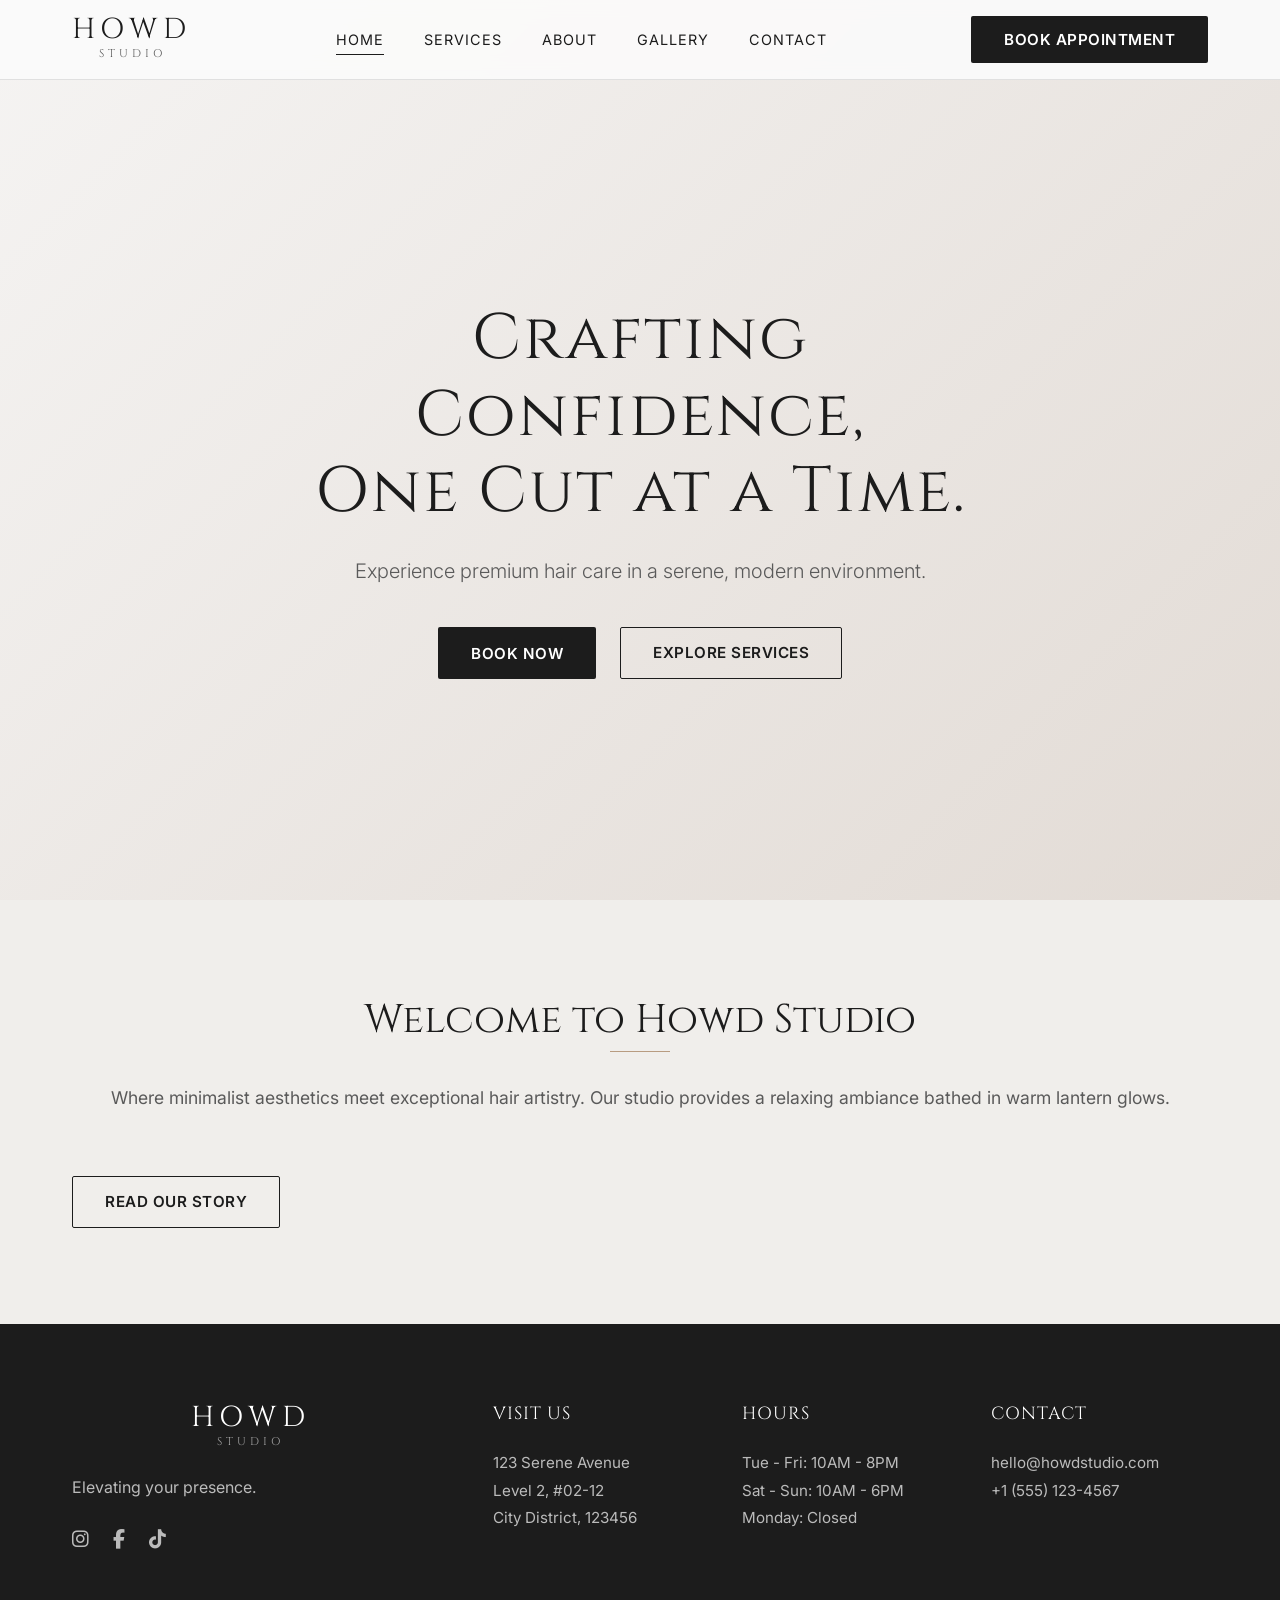
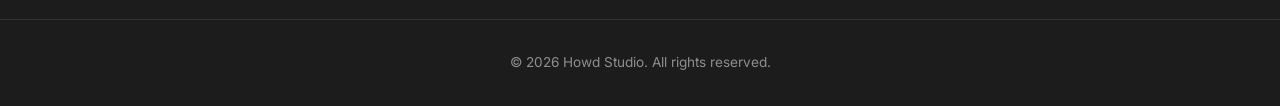
==== index.html @ a67d42b9 "Initial commit: Howd Studio Website files" ====
<!DOCTYPE html>
<html lang="en">
<head>
    <meta charset="UTF-8">
    <meta name="viewport" content="width=device-width, initial-scale=1.0">
    <meta name="description" content="Howd Studio - A premium, elegant hair salon. Book your appointment today.">
    <title>Howd Studio | Hair Salon</title>
    <!-- Google Fonts -->
    <link rel="preconnect" href="https://fonts.googleapis.com">
    <link rel="preconnect" href="https://fonts.gstatic.com" crossorigin>
    <link href="https://fonts.googleapis.com/css2?family=Cinzel:wght@400;600&family=Inter:wght@300;400;600&display=swap" rel="stylesheet">
    <!-- Font Awesome for icons -->
    <link rel="stylesheet" href="https://cdnjs.cloudflare.com/ajax/libs/font-awesome/6.4.0/css/all.min.css">
    <!-- Custom CSS -->
    <link rel="stylesheet" href="css/style.css">
    <style>
        .nav-links a[href="index.html"]::after {
            width: 100%;
        }
    </style>
</head>
<body>
    <header class="navbar">
        <div class="container nav-content">
            <a href="index.html" class="logo">
                <span class="logo-howd">HOWD</span>
                <span class="logo-studio">STUDIO</span>
            </a>
            <nav class="nav-links">
                <a href="index.html">Home</a>
                <a href="services.html">Services</a>
                <a href="about.html">About</a>
                <a href="gallery.html">Gallery</a>
                <a href="contact.html">Contact</a>
            </nav>
            <button class="btn btn-primary book-btn-nav" onclick="openBookingModal()">Book Appointment</button>
            <div class="mobile-menu-toggle">
                <i class="fas fa-bars"></i>
            </div>
        </div>
    </header>

    <main>
        <!-- Home / Hero Section -->
        <section class="hero">
            <div class="hero-content">
                <h1 class="fade-in-up">Crafting Confidence,<br>One Cut at a Time.</h1>
                <p class="fade-in-up delay-1">Experience premium hair care in a serene, modern environment.</p>
                <div class="hero-actions fade-in-up delay-2">
                    <button class="btn btn-primary" onclick="openBookingModal()">Book Now</button>
                    <a href="services.html" class="btn btn-outline">Explore Services</a>
                </div>
            </div>
        </section>

        <!-- Brief Intro Section -->
        <section class="about section bg-light text-center">
            <div class="container">
                <div class="section-header">
                    <h2>Welcome to Howd Studio</h2>
                    <p>Where minimalist aesthetics meet exceptional hair artistry. Our studio provides a relaxing ambiance bathed in warm lantern glows.</p>
                </div>
                <a href="about.html" class="btn btn-outline">Read Our Story</a>
            </div>
        </section>

        <!-- Booking Modal -->
        <div id="bookingModal" class="modal">
            <div class="modal-content">
                <span class="close-btn" onclick="closeBookingModal()">&times;</span>
                <h2>Book Your Appointment</h2>
                <form id="bookingForm" class="booking-form">
                    <div class="form-group">
                        <label for="service">Select Service</label>
                        <select id="service" required>
                            <option value="">-- Choose a Service --</option>
                            <option value="cut">Cut & Style</option>
                            <option value="color">Color</option>
                            <option value="treatment">Treatment</option>
                        </select>
                    </div>
                    <div class="form-group">
                        <label for="date">Select Date</label>
                        <input type="date" id="date" required>
                    </div>
                    <div class="form-group">
                        <label for="time">Select Time</label>
                        <select id="time" required>
                            <option value="">-- Choose a Time --</option>
                            <option value="10:00">10:00 AM</option>
                            <option value="11:30">11:30 AM</option>
                            <option value="13:00">1:00 PM</option>
                            <option value="14:30">2:30 PM</option>
                            <option value="16:00">4:00 PM</option>
                        </select>
                    </div>
                    <div class="form-group">
                        <label for="name">Full Name</label>
                        <input type="text" id="name" placeholder="Your Name" required>
                    </div>
                    <div class="form-group">
                        <label for="phone">Phone Number</label>
                        <input type="tel" id="phone" placeholder="Your Phone Number" required>
                    </div>
                    <button type="submit" class="btn btn-primary full-width">Confirm Booking</button>
                    <p id="bookingSuccessMessage" class="success-message" style="display:none; margin-top:15px; text-align:center; color: var(--success);"></p>
                </form>
            </div>
        </div>

    </main>

    <footer class="footer">
        <div class="container footer-content">
            <div class="footer-brand">
                <div class="logo">
                    <span class="logo-howd">HOWD</span>
                    <span class="logo-studio">STUDIO</span>
                </div>
                <p>Elevating your presence.</p>
                <div class="social-links">
                    <a href="#"><i class="fab fa-instagram"></i></a>
                    <a href="#"><i class="fab fa-facebook-f"></i></a>
                    <a href="#"><i class="fab fa-tiktok"></i></a>
                </div>
            </div>
            <div class="footer-info">
                <div class="info-block">
                    <h4>Visit Us</h4>
                    <p>123 Serene Avenue<br>Level 2, #02-12<br>City District, 123456</p>
                </div>
                <div class="info-block">
                    <h4>Hours</h4>
                    <p>Tue - Fri: 10AM - 8PM<br>Sat - Sun: 10AM - 6PM<br>Monday: Closed</p>
                </div>
                <div class="info-block">
                    <h4>Contact</h4>
                    <p>hello@howdstudio.com<br>+1 (555) 123-4567</p>
                </div>
            </div>
        </div>
        <div class="footer-bottom">
            <p>&copy; 2026 Howd Studio. All rights reserved.</p>
        </div>
    </footer>

    <!-- Custom JS -->
    <script src="js/main.js"></script>
</body>
</html>
---- css/style.css ----
/* Custom Properties / Variables */
:root {
    /* Colors based on vibe: clean whites, charcoals, warm hints */
    --bg-main: #FAFAFA; /* Off-white / very light grey for warmth */
    --bg-light: #F0EEEB; /* Warmer light grey */
    --text-main: #1C1C1C; /* Charcoal black */
    --text-muted: #5A5A5A; /* Dark Grey */
    --accent: #B89C81; /* Warm champagne/wood tone */
    --accent-hover: #9E8267;
    --white: #FFFFFF;
    --black: #000000;
    --border: #E0E0E0;
    --success: #28a745;
    
    /* Typography */
    --font-heading: 'Cinzel', serif;
    --font-body: 'Inter', sans-serif;
    
    /* Layout */
    --container-max: 1200px;
    --container-padding: 2rem;
    --nav-height: 80px;
    
    /* Shadows & Transitions */
    --shadow-sm: 0 2px 8px rgba(0,0,0,0.05);
    --shadow-md: 0 8px 24px rgba(0,0,0,0.08);
    --shadow-lg: 0 16px 40px rgba(0,0,0,0.12);
    --transition: all 0.3s cubic-bezier(0.25, 0.8, 0.25, 1);
}

/* Reset & Base Styles */
* {
    margin: 0;
    padding: 0;
    box-sizing: border-box;
}

html {
    scroll-behavior: smooth;
}

body {
    font-family: var(--font-body);
    background-color: var(--bg-main);
    color: var(--text-main);
    line-height: 1.6;
    overflow-x: hidden;
}

h1, h2, h3, h4, h5, h6 {
    font-family: var(--font-heading);
    font-weight: 400;
    line-height: 1.2;
    margin-bottom: 1rem;
}

a {
    color: inherit;
    text-decoration: none;
    transition: var(--transition);
}

ul {
    list-style: none;
}

img {
    max-width: 100%;
    height: auto;
    display: block;
}

/* Layout Classes */
.container {
    max-width: var(--container-max);
    margin: 0 auto;
    padding: 0 var(--container-padding);
}

.section {
    padding: 6rem 0;
}

.section-header {
    text-align: center;
    margin-bottom: 4rem;
}

.section-header h2 {
    font-size: 2.5rem;
    position: relative;
    display: inline-block;
    padding-bottom: 0.5rem;
}

.section-header h2::after {
    content: '';
    position: absolute;
    bottom: 0;
    left: 50%;
    transform: translateX(-50%);
    width: 60px;
    height: 1px;
    background-color: var(--accent);
}

.section-header p {
    color: var(--text-muted);
    margin-top: 1rem;
    font-size: 1.1rem;
}

.bg-light {
    background-color: var(--bg-light);
}

/* Buttons */
.btn {
    display: inline-block;
    padding: 0.8rem 2rem;
    font-family: var(--font-body);
    font-size: 0.95rem;
    font-weight: 600;
    text-align: center;
    border: 1px solid transparent;
    border-radius: 2px;
    cursor: pointer;
    transition: var(--transition);
    letter-spacing: 0.5px;
    text-transform: uppercase;
}

.btn-primary {
    background-color: var(--text-main);
    color: var(--white);
}

.btn-primary:hover {
    background-color: var(--accent);
    color: var(--white);
}

.btn-outline {
    background-color: transparent;
    border-color: var(--text-main);
    color: var(--text-main);
}

.btn-outline:hover {
    background-color: var(--text-main);
    color: var(--white);
}

.full-width {
    width: 100%;
}

/* Navbar */
.navbar {
    position: fixed;
    top: 0;
    left: 0;
    width: 100%;
    height: var(--nav-height);
    background-color: rgba(250, 250, 250, 0.95);
    backdrop-filter: blur(10px);
    z-index: 1000;
    border-bottom: 1px solid var(--border);
    transition: var(--transition);
}

.navbar.scrolled {
    box-shadow: var(--shadow-sm);
}

.nav-content {
    display: flex;
    justify-content: space-between;
    align-items: center;
    height: 100%;
}

.logo {
    display: flex;
    flex-direction: column;
    align-items: center;
    font-family: var(--font-heading);
}

.logo-howd {
    font-size: 1.8rem;
    letter-spacing: 6px; /* Similar to the logo spacing */
    line-height: 1;
}

.logo-studio {
    font-size: 0.7rem;
    letter-spacing: 4px;
    color: var(--text-muted);
}

.nav-links {
    display: flex;
    gap: 2.5rem;
}

.nav-links a {
    font-size: 0.9rem;
    font-weight: 400;
    letter-spacing: 1px;
    text-transform: uppercase;
    position: relative;
}

.nav-links a::after {
    content: '';
    position: absolute;
    width: 0;
    height: 1px;
    bottom: -4px;
    left: 0;
    background-color: var(--text-main);
    transition: var(--transition);
}

.nav-links a:hover::after {
    width: 100%;
}

.mobile-menu-toggle {
    display: none;
    font-size: 1.5rem;
    cursor: pointer;
}

/* Hero Section */
.hero {
    height: 100vh;
    min-height: 600px;
    display: flex;
    align-items: center;
    justify-content: center;
    text-align: center;
    padding-top: var(--nav-height);
    background-color: #E2DBD5; /* Soft earth tone, acts as a fallback */
    position: relative;
    overflow: hidden;
}

/* We could add an elegant soft background or subtle gradient */
.hero::before {
    content: '';
    position: absolute;
    top: 0; left: 0; width: 100%; height: 100%;
    background: linear-gradient(135deg, rgba(250,250,250,0.8) 0%, rgba(226,219,213,0.3) 100%);
    z-index: 1;
}

/* To give a premium feel, let's add a subtle animated blob or shape or just keep it ultra clean */

.hero-content {
    position: relative;
    z-index: 2;
    max-width: 800px;
    padding: 0 var(--container-padding);
}

.hero h1 {
    font-size: 4rem;
    letter-spacing: 2px;
    margin-bottom: 1.5rem;
    color: var(--text-main);
}

.hero p {
    font-size: 1.25rem;
    color: var(--text-muted);
    margin-bottom: 2.5rem;
    font-weight: 300;
}

.hero-actions {
    display: flex;
    gap: 1.5rem;
    justify-content: center;
}

/* Services */
.services-grid {
    display: grid;
    grid-template-columns: repeat(3, 1fr);
    gap: 3rem;
}

.service-category h3 {
    font-size: 1.5rem;
    margin-bottom: 2rem;
    padding-bottom: 1rem;
    border-bottom: 1px solid var(--border);
    letter-spacing: 1px;
}

.service-item {
    display: flex;
    justify-content: space-between;
    margin-bottom: 1.2rem;
    font-size: 1.05rem;
}

.service-name {
    color: var(--text-main);
}

.service-price {
    font-weight: 600;
    color: var(--accent);
}

/* About / Studio */
.about-content {
    display: grid;
    grid-template-columns: 1fr 1fr;
    gap: 4rem;
    align-items: center;
}

.about-text h2 {
    font-size: 2.5rem;
    margin-bottom: 1.5rem;
}

.about-text p {
    font-size: 1.1rem;
    color: var(--text-muted);
    margin-bottom: 1.5rem;
}

.about-images {
    display: flex;
    gap: 1.5rem;
}

.image-wrapper {
    flex: 1;
}

.offset-image {
    transform: translateY(3rem);
}

.img-placeholder {
    width: 100%;
    padding-bottom: 140%; /* aspect ratio */
    background-color: var(--border);
    border-radius: 4px;
    background-size: cover;
    background-position: center;
}

/* Will add the images after putting them in the project */
.bg-image-1 {
    /* To be filled by js/css dynamically or a generated image */
}
.bg-image-2 {
    /* To be filled by js/css dynamically */
}


/* Footer */
.footer {
    background-color: var(--text-main);
    color: var(--white);
    padding: 5rem 0 2rem;
}

.footer-content {
    display: grid;
    grid-template-columns: 1fr 2fr;
    gap: 4rem;
    margin-bottom: 4rem;
}

.footer-brand .logo-howd {
    color: var(--white);
}

.footer-brand .logo-studio {
    color: rgba(255,255,255,0.6);
}

.footer-brand p {
    color: rgba(255,255,255,0.7);
    margin: 1.5rem 0;
}

.social-links {
    display: flex;
    gap: 1.5rem;
}

.social-links a {
    color: var(--white);
    font-size: 1.2rem;
    opacity: 0.7;
}

.social-links a:hover {
    opacity: 1;
    color: var(--accent);
}

.footer-info {
    display: grid;
    grid-template-columns: repeat(3, 1fr);
    gap: 2rem;
}

.info-block h4 {
    font-size: 1.1rem;
    margin-bottom: 1.5rem;
    letter-spacing: 1px;
    text-transform: uppercase;
}

.info-block p {
    color: rgba(255,255,255,0.7);
    font-size: 0.95rem;
    line-height: 1.8;
}

.footer-bottom {
    text-align: center;
    padding-top: 2rem;
    border-top: 1px solid rgba(255,255,255,0.1);
    color: rgba(255,255,255,0.5);
    font-size: 0.85rem;
}

/* Modal / Booking */
.modal {
    display: none; 
    position: fixed;
    z-index: 2000;
    left: 0;
    top: 0;
    width: 100%;
    height: 100%;
    overflow: auto;
    background-color: rgba(0,0,0,0.6);
    backdrop-filter: blur(5px);
    opacity: 0;
    transition: opacity 0.3s ease;
}

.modal.show {
    opacity: 1;
}

.modal-content {
    background-color: var(--white);
    margin: 5% auto;
    padding: 3rem;
    border-radius: 4px;
    width: 100%;
    max-width: 500px;
    position: relative;
    transform: translateY(20px);
    transition: transform 0.3s ease;
    box-shadow: var(--shadow-lg);
}

.modal.show .modal-content {
    transform: translateY(0);
}

.close-btn {
    position: absolute;
    right: 2rem;
    top: 1.5rem;
    color: var(--text-muted);
    font-size: 2rem;
    font-weight: 300;
    cursor: pointer;
    line-height: 1;
}

.close-btn:hover {
    color: var(--text-main);
}

.modal-content h2 {
    margin-bottom: 2rem;
    text-align: center;
}

.form-group {
    margin-bottom: 1.5rem;
}

.form-group label {
    display: block;
    margin-bottom: 0.5rem;
    font-size: 0.9rem;
    font-weight: 600;
    color: var(--text-main);
}

.form-group input,
.form-group select {
    width: 100%;
    padding: 0.8rem 1rem;
    border: 1px solid var(--border);
    border-radius: 2px;
    font-family: var(--font-body);
    font-size: 1rem;
    transition: var(--transition);
}

.form-group input:focus,
.form-group select:focus {
    outline: none;
    border-color: var(--accent);
}

/* Animations */
.fade-in-up {
    opacity: 0;
    transform: translateY(30px);
    animation: fadeInUp 0.8s forwards cubic-bezier(0.25, 0.8, 0.25, 1);
}

.delay-1 { animation-delay: 0.2s; }
.delay-2 { animation-delay: 0.4s; }

@keyframes fadeInUp {
    to {
        opacity: 1;
        transform: translateY(0);
    }
}

/* Responsive */
@media (max-width: 992px) {
    .services-grid {
        grid-template-columns: repeat(2, 1fr);
    }
    
    .about-content {
        grid-template-columns: 1fr;
        gap: 3rem;
    }
    
    .offset-image {
        transform: translateY(0);
    }
    
    .footer-content {
        grid-template-columns: 1fr;
        gap: 3rem;
    }
}

@media (max-width: 768px) {
    .nav-links, .book-btn-nav {
        display: none;
    }
    
    .mobile-menu-toggle {
        display: block;
    }
    
    .hero h1 {
        font-size: 2.8rem;
    }
    
    .services-grid {
        grid-template-columns: 1fr;
    }
    
    .footer-info {
        grid-template-columns: 1fr;
    }
}
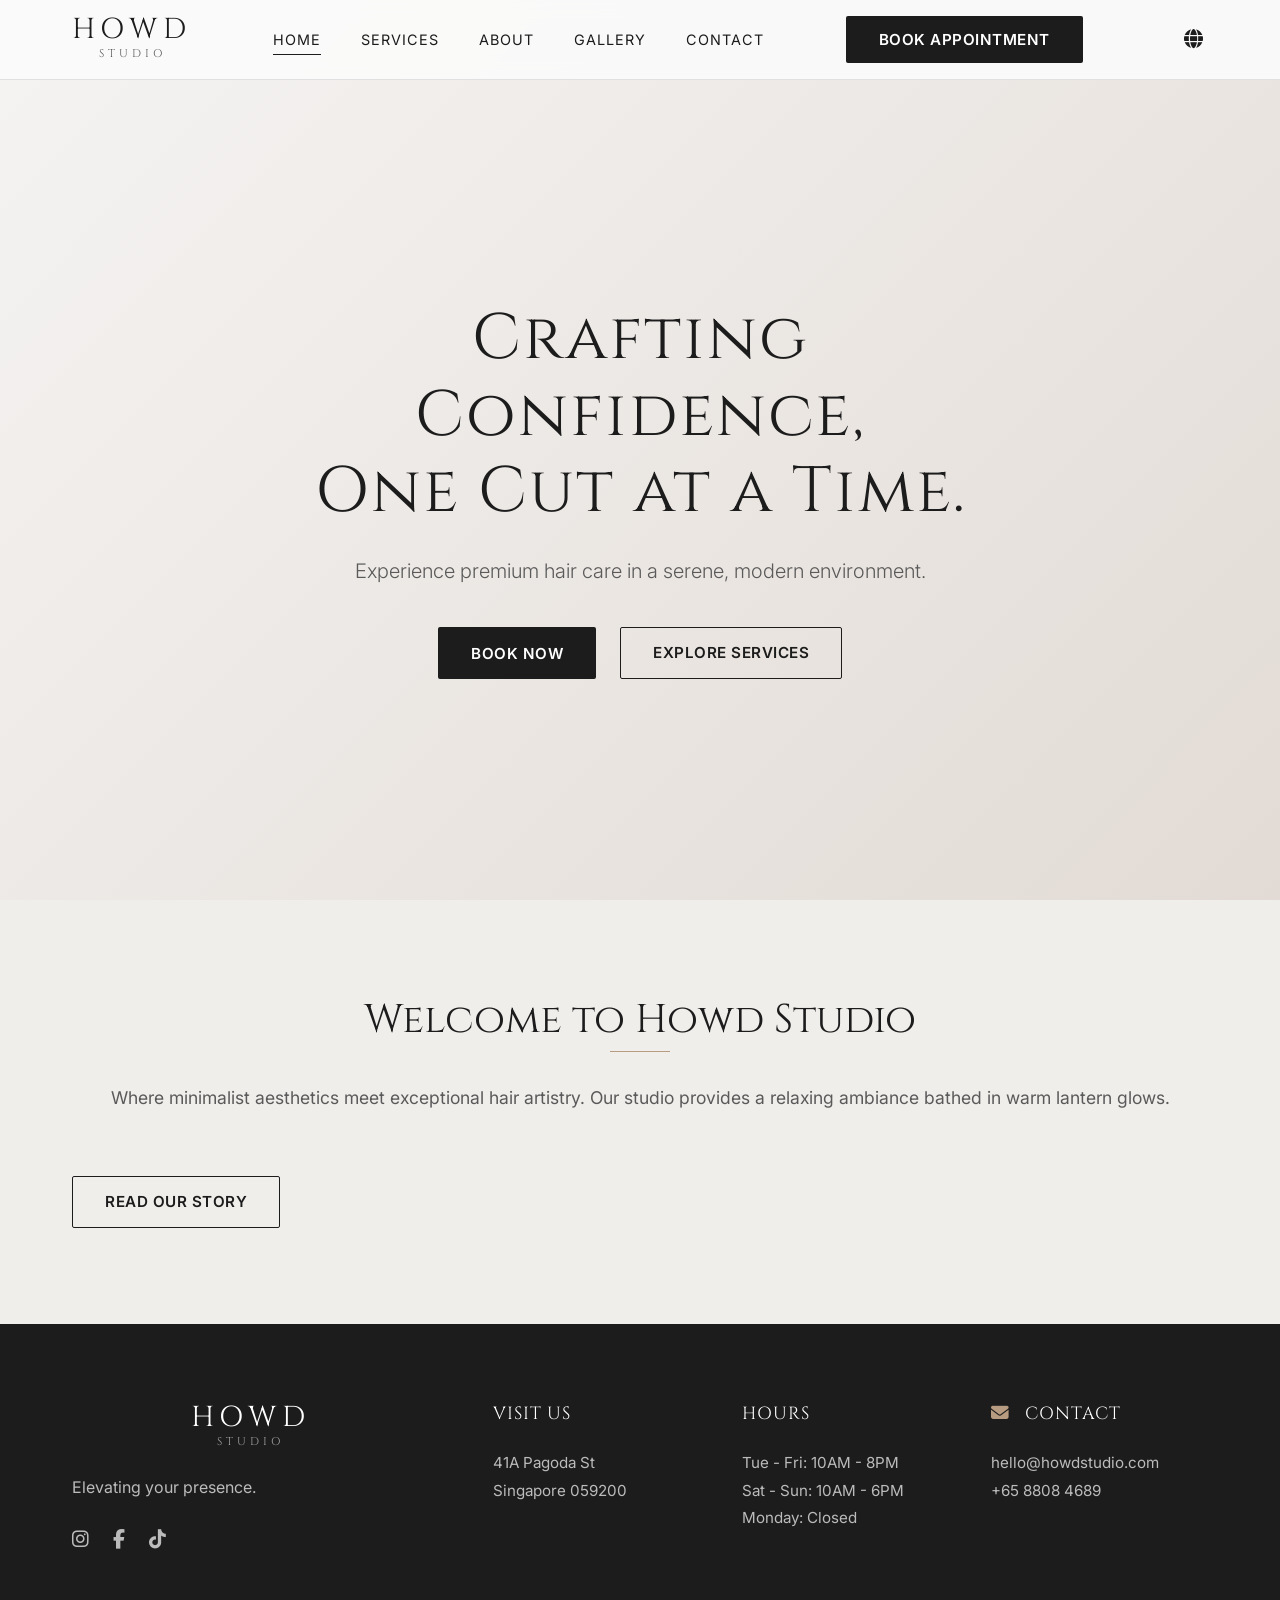
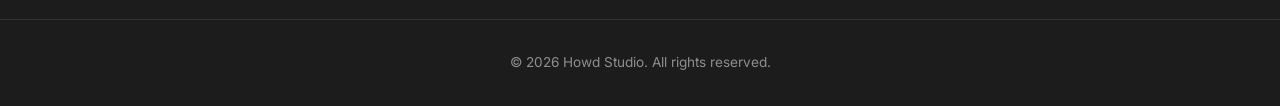
==== commit 90142196: "feat: implement bilingual support, updated pricing, IG feed, address and mobile fixes" ====
--- a/index.html
+++ b/index.html
@@ -27,13 +27,22 @@
                 <span class="logo-studio">STUDIO</span>
             </a>
             <nav class="nav-links">
-                <a href="index.html">Home</a>
-                <a href="services.html">Services</a>
-                <a href="about.html">About</a>
-                <a href="gallery.html">Gallery</a>
-                <a href="contact.html">Contact</a>
+                <a href="index.html" data-i18n="nav.home">Home</a>
+                <a href="services.html" data-i18n="nav.services">Services</a>
+                <a href="about.html" data-i18n="nav.about">About</a>
+                <a href="gallery.html" data-i18n="nav.gallery">Gallery</a>
+                <a href="contact.html" data-i18n="nav.contact">Contact</a>
             </nav>
-            <button class="btn btn-primary book-btn-nav" onclick="openBookingModal()">Book Appointment</button>
+            <button class="btn btn-primary book-btn-nav" onclick="openBookingModal()" data-i18n="nav.book">Book Appointment</button>
+            <div class="lang-dropdown" style="position: relative; margin-left: 15px;">
+                <div id="langToggleBtn" style="cursor: pointer; font-size: 1.2rem; padding: 0.3rem;">
+                    <i class="fas fa-globe"></i>
+                </div>
+                <div id="langMenu" style="display: none; position: absolute; right: 0; top: 100%; background: #ffffff; box-shadow: 0 4px 12px rgba(0,0,0,0.1); border-radius: 4px; padding: 0.5rem; z-index: 100; min-width: 100px; text-align: center;">
+                    <div onclick="setLanguage('en')" style="padding: 0.5rem; cursor: pointer; border-bottom: 1px solid #eee; font-weight: 400; font-size: 0.95rem; color: #333;">English</div>
+                    <div onclick="setLanguage('zh')" style="padding: 0.5rem; cursor: pointer; font-weight: 400; font-size: 0.95rem; color: #333;">中文</div>
+                </div>
+            </div>
             <div class="mobile-menu-toggle">
                 <i class="fas fa-bars"></i>
             </div>
@@ -44,11 +53,11 @@
         <!-- Home / Hero Section -->
         <section class="hero">
             <div class="hero-content">
-                <h1 class="fade-in-up">Crafting Confidence,<br>One Cut at a Time.</h1>
-                <p class="fade-in-up delay-1">Experience premium hair care in a serene, modern environment.</p>
+                <h1 class="fade-in-up" data-i18n="hero.title">Crafting Confidence,<br>One Cut at a Time.</h1>
+                <p class="fade-in-up delay-1" data-i18n="hero.subtitle">Experience premium hair care in a serene, modern environment.</p>
                 <div class="hero-actions fade-in-up delay-2">
-                    <button class="btn btn-primary" onclick="openBookingModal()">Book Now</button>
-                    <a href="services.html" class="btn btn-outline">Explore Services</a>
+                    <button class="btn btn-primary" onclick="openBookingModal()" data-i18n="hero.book">Book Now</button>
+                    <a href="services.html" class="btn btn-outline" data-i18n="hero.services">Explore Services</a>
                 </div>
             </div>
         </section>
@@ -57,10 +66,10 @@
         <section class="about section bg-light text-center">
             <div class="container">
                 <div class="section-header">
-                    <h2>Welcome to Howd Studio</h2>
-                    <p>Where minimalist aesthetics meet exceptional hair artistry. Our studio provides a relaxing ambiance bathed in warm lantern glows.</p>
+                    <h2 data-i18n="home.about.title">Welcome to Howd Studio</h2>
+                    <p data-i18n="home.about.text">Where minimalist aesthetics meet exceptional hair artistry. Our studio provides a relaxing ambiance bathed in warm lantern glows.</p>
                 </div>
-                <a href="about.html" class="btn btn-outline">Read Our Story</a>
+                <a href="about.html" class="btn btn-outline" data-i18n="home.about.button">Read Our Story</a>
             </div>
         </section>
 
@@ -68,25 +77,25 @@
         <div id="bookingModal" class="modal">
             <div class="modal-content">
                 <span class="close-btn" onclick="closeBookingModal()">&times;</span>
-                <h2>Book Your Appointment</h2>
+                <h2 data-i18n="modal.title">Book Your Appointment</h2>
                 <form id="bookingForm" class="booking-form">
                     <div class="form-group">
-                        <label for="service">Select Service</label>
+                        <label for="service" data-i18n="modal.serviceLabel">Select Service</label>
                         <select id="service" required>
-                            <option value="">-- Choose a Service --</option>
-                            <option value="cut">Cut & Style</option>
-                            <option value="color">Color</option>
-                            <option value="treatment">Treatment</option>
+                            <option value="" data-i18n="modal.serviceChoose">-- Choose a Service --</option>
+                            <option value="cut" data-i18n="modal.serviceCut">Cut & Style</option>
+                            <option value="color" data-i18n="modal.serviceColor">Color</option>
+                            <option value="treatment" data-i18n="modal.serviceTreatment">Treatment</option>
                         </select>
                     </div>
                     <div class="form-group">
-                        <label for="date">Select Date</label>
+                        <label for="date" data-i18n="modal.dateLabel">Select Date</label>
                         <input type="date" id="date" required>
                     </div>
                     <div class="form-group">
-                        <label for="time">Select Time</label>
+                        <label for="time" data-i18n="modal.timeLabel">Select Time</label>
                         <select id="time" required>
-                            <option value="">-- Choose a Time --</option>
+                            <option value="" data-i18n="modal.timeChoose">-- Choose a Time --</option>
                             <option value="10:00">10:00 AM</option>
                             <option value="11:30">11:30 AM</option>
                             <option value="13:00">1:00 PM</option>
@@ -95,14 +104,14 @@
                         </select>
                     </div>
                     <div class="form-group">
-                        <label for="name">Full Name</label>
-                        <input type="text" id="name" placeholder="Your Name" required>
+                        <label for="name" data-i18n="modal.nameLabel">Full Name</label>
+                        <input type="text" id="name" placeholder="Your Name" data-i18n="modal.namePlaceholder" required>
                     </div>
                     <div class="form-group">
-                        <label for="phone">Phone Number</label>
-                        <input type="tel" id="phone" placeholder="Your Phone Number" required>
+                        <label for="phone" data-i18n="modal.phoneLabel">Phone Number</label>
+                        <input type="tel" id="phone" placeholder="Your Phone Number" data-i18n="modal.phonePlaceholder" required>
                     </div>
-                    <button type="submit" class="btn btn-primary full-width">Confirm Booking</button>
+                    <button type="submit" class="btn btn-primary full-width" data-i18n="modal.confirmBtn">Confirm Booking</button>
                     <p id="bookingSuccessMessage" class="success-message" style="display:none; margin-top:15px; text-align:center; color: var(--success);"></p>
                 </form>
             </div>
@@ -117,7 +126,7 @@
                     <span class="logo-howd">HOWD</span>
                     <span class="logo-studio">STUDIO</span>
                 </div>
-                <p>Elevating your presence.</p>
+                <p data-i18n="footer.slogan">Elevating your presence.</p>
                 <div class="social-links">
                     <a href="#"><i class="fab fa-instagram"></i></a>
                     <a href="#"><i class="fab fa-facebook-f"></i></a>
@@ -126,25 +135,26 @@
             </div>
             <div class="footer-info">
                 <div class="info-block">
-                    <h4>Visit Us</h4>
-                    <p>123 Serene Avenue<br>Level 2, #02-12<br>City District, 123456</p>
+                    <h4 data-i18n="footer.visitUs">Visit Us</h4>
+                    <p data-i18n="footer.addressText">41A Pagoda St<br>Singapore 059200</p>
                 </div>
                 <div class="info-block">
-                    <h4>Hours</h4>
-                    <p>Tue - Fri: 10AM - 8PM<br>Sat - Sun: 10AM - 6PM<br>Monday: Closed</p>
+                    <h4 data-i18n="footer.hours">Hours</h4>
+                    <p data-i18n="footer.hoursText">Tue - Fri: 10AM - 8PM<br>Sat - Sun: 10AM - 6PM<br>Monday: Closed</p>
                 </div>
                 <div class="info-block">
-                    <h4>Contact</h4>
-                    <p>hello@howdstudio.com<br>+1 (555) 123-4567</p>
+                    <h4><i class="fas fa-envelope" style="color:var(--accent); margin-right: 10px;"></i> <span data-i18n="footer.contact">Contact</span></h4>
+                    <p>hello@howdstudio.com<br>+65 8808 4689</p>
                 </div>
             </div>
         </div>
         <div class="footer-bottom">
-            <p>&copy; 2026 Howd Studio. All rights reserved.</p>
+            <p data-i18n="footer.rights">&copy; 2026 Howd Studio. All rights reserved.</p>
         </div>
     </footer>
 
     <!-- Custom JS -->
     <script src="js/main.js"></script>
+    <script src="js/i18n.js"></script>
 </body>
 </html>
--- a/css/style.css
+++ b/css/style.css
@@ -357,13 +357,7 @@
     background-position: center;
 }
 
-/* Will add the images after putting them in the project */
-.bg-image-1 {
-    /* To be filled by js/css dynamically or a generated image */
-}
-.bg-image-2 {
-    /* To be filled by js/css dynamically */
-}
+/* Images are applied via inline styles in HTML */
 
 
 /* Footer */
@@ -561,7 +555,25 @@
 }
 
 @media (max-width: 768px) {
-    .nav-links, .book-btn-nav {
+    .nav-links {
+        display: none;
+        position: absolute;
+        top: var(--nav-height);
+        left: 0;
+        width: 100%;
+        background-color: rgba(250, 250, 250, 0.98);
+        padding: 2rem;
+        box-shadow: var(--shadow-md);
+        flex-direction: column;
+        text-align: center;
+        gap: 1.5rem;
+    }
+    
+    .nav-links.active {
+        display: flex;
+    }
+
+    .book-btn-nav {
         display: none;
     }
     
